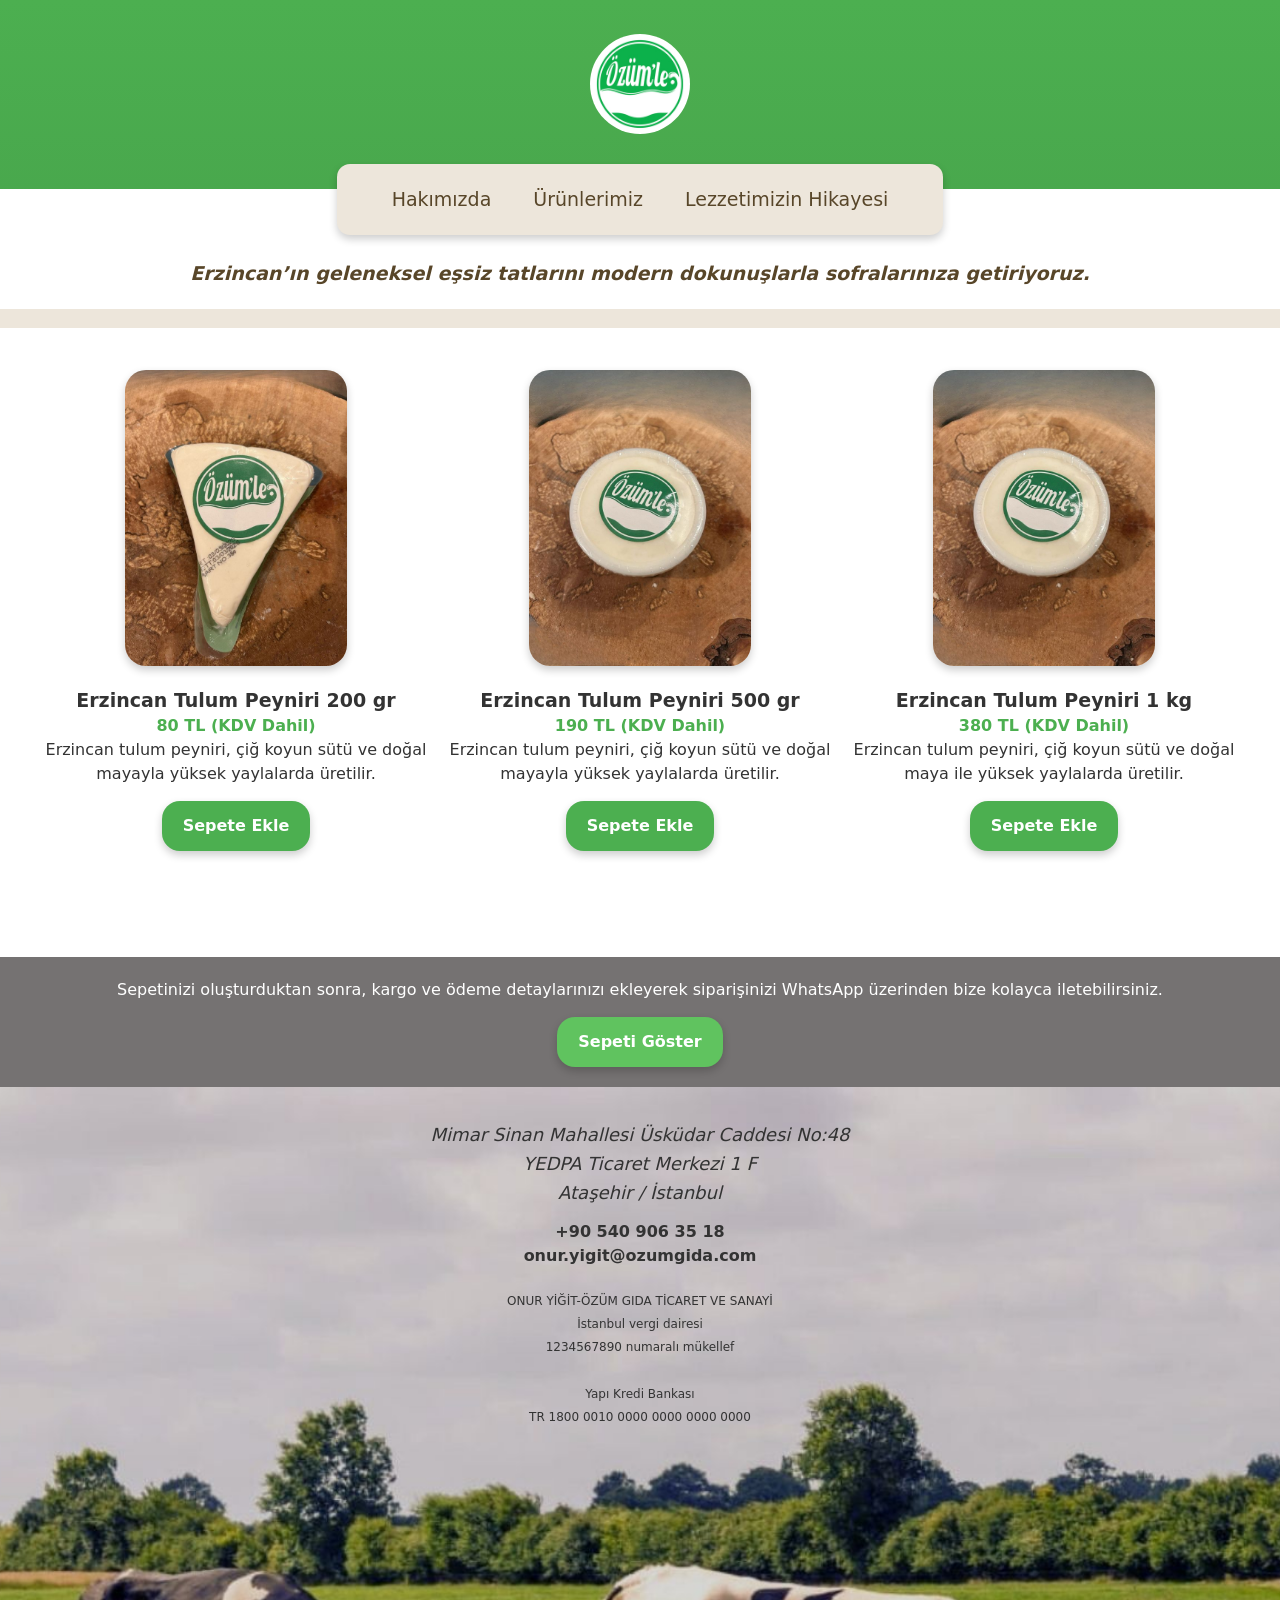
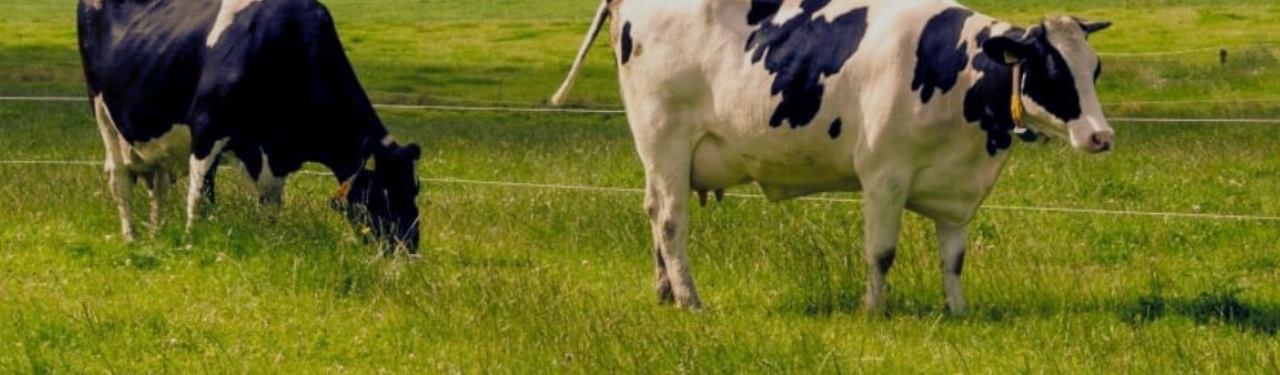
==== index.html @ 04ee7a81 "initial commit for first version" ====
<!DOCTYPE html>
<html lang="tr">

<head>
    <meta charset="UTF-8">
    <meta name="viewport" content="width=device-width, initial-scale=1.0">
    <link rel="stylesheet" href="/s/site.css" />
</head>

<body>
    <div id="loading">yükleniyor...</div>
    <script src="/s/site.js"></script>
</body>

</html>
---- s/site.css ----
*,
*::before,
*::after {
    box-sizing: border-box;
    scrollbar-width: thin;
    scrollbar-color: #4CAF50 #fff;
}

html,
body,
header,
main,
footer,
div,
menu,
nav,
ul,
li,
h1,
h2,
h3,
em,
p,
strong,
address,
button {
    margin: 0;
    padding: 0;
    border: 0;
    outline: 0;
    vertical-align: baseline;
    font-size: 100%;
    font: inherit;
}

menu,
ul,
li {
    list-style: none;
}

html {
    font-size: 16px;
    height: 100%;
}

body {
    text-align: center;
    line-height: 1.5;
    font-family: sans;
    background: linear-gradient(to bottom, #4CAF50, #3E8E41);
    color: #333;
    height: 100%;
}


#loading {
    position: absolute;
    top: 50%;
    left: 50%;
    transform: translate(-50%, -50%);
    font-size: 55px;
    color: #fff;
}

header img {
    cursor: pointer;
    width: 100px;
    height: 100px;
    display: block;
    border-radius: 50%;
    margin: 34px auto;
    margin-bottom: 55px;
}

footer {
    background-image: url(/img/footer.jpg);
    height: 888px;
    background-size: cover;
    background-position: bottom;
    background-repeat: no-repeat;
    background-color: #b9afb8;
}

footer a {
    display: block;
    margin: 8px;
    color: #333;
    text-decoration: none;
    font-weight: bolder;
    width: fit-content;
    margin: auto;

}

footer em {
    font-style: normal;
    display: block;
    font-size: 12px;
    margin-bottom: 5px;
}

address {
    font-style: italic;
    padding-top: 34px;
    padding-bottom: 13px;
    font-size: 18px;
    line-height: 1.6;
}

nav {
    background: #fff;
    height: 77px;
    background-size: cover;
    background-position: bottom;
    background-repeat: no-repeat;
}

menu {
    background: #EDE6DB;
    margin-top: -25px;
    border-radius: 13px;
    display: inline-block;
    padding-left: 34px;
    padding-right: 34px;
    box-shadow: 0 4px 8px rgba(0, 0, 0, 0.2);
}

menu li {
    display: inline-block;
    padding: 8px;
    margin: 13px;
    color: #584629;
    font-size: 19px;
    font-weight: normal;
    text-decoration: none;
    text-align: center;
    cursor: pointer;
    text-underline-offset: 5px;
}

menu li:hover {
    text-decoration: underline;
}

article {
    background: #fff;
    padding: 34px;
    text-align: left;
}

article img {
    width: 100%;
    margin-top: 13px;
    margin-bottom: 13px;
    border-radius: 13px;
}

p {
    margin-bottom: 15px;
}

#basket {
    background: #757272;
    color: #fff;
    padding: 21px;
    padding-bottom: 55px;
    margin-top: -20px;
    width: 100%;
    overflow: hidden;
    transition: height 0.8s ease-in-out;
}

#basket h2,
#basket strong {
    margin-bottom: 5px;
    display: block;
}

#basket ul li img {
    width: 99px;
    height: 99px;
    margin: 5px;
    margin-left: 55px;
    margin-top: 21px;
    border-radius: 50%;
    box-shadow: 0 4px 8px rgba(0, 0, 0, 0.2);
}

#basket ul li button {
    display: inline-block;
    background-color: #f14f4f;
    padding: 8px;
    margin-inline: 13px;
    font-size: 13px;
}

.btnDelete {
    position: relative;
    top: -55px;
    left: -30px;
}

.btnAddToBasket {
    margin-bottom: 21px;
}

button {
    cursor: pointer;
    background-color: #4CAF50;
    color: #fff;
    padding: 13px;
    padding-right: 21px;
    padding-left: 21px;
    border-radius: 18px;
    font-weight: bold;
    box-shadow: 0 4px 8px rgba(0, 0, 0, 0.2);
}

button:hover {
    text-decoration: underline;
}

#btnShowBasket {
    background: #60c35f;
    margin-bottom: 21px;
}

#totalPrice {
    margin: 34px auto;
    display: block;
    text-decoration: underline;
    text-underline-offset: 5px;
}

main {
    background: #fff;
    margin-top: -20px;
    padding-bottom: 55px;
}

h2 {
    font-weight: bolder;
    font-size: 19px;
}

h3 {
    font-weight: bold;
    font-style: italic;
    font-size: 19px;
    padding: 13px;
    padding-bottom: 21px;
    color: #584629;
}

article,
h3 {
    border-bottom: 19px solid #EDE6DB;
}

#products {
    display: grid;
    justify-content: center;
    grid-template-columns: repeat(3, 1fr);
    padding: 34px;
    padding-top: 13px;
}

#products:has(> li:nth-child(1):nth-last-child(1)) {
    grid-template-columns: 1fr;
}

#products h2,
#products img {
    cursor: pointer;
}

#products strong, .prd strong {
    color: #4CAF50;
    font-weight: bold;
}

#products img {
    width: 222px;
    margin: 13px;
    border-radius: 21px;
    box-shadow: 0 4px 8px rgba(0, 0, 0, 0.2);
}

.prd {
    text-align: center;
}

.prd img {
    width: 50%;
    object-fit: cover;
    height: 444px;
}

@media (max-width: 768px) {
    #products {
        grid-template-columns: 1fr;
    }

    #products img {
        margin-top: 34px;
    }

    nav {
        height: 188px;
    }

    menu li {
        display: block;
        margin: 10px 0;
    }

    .btnAddToBasket {
        margin-bottom: 5px;
    }
}
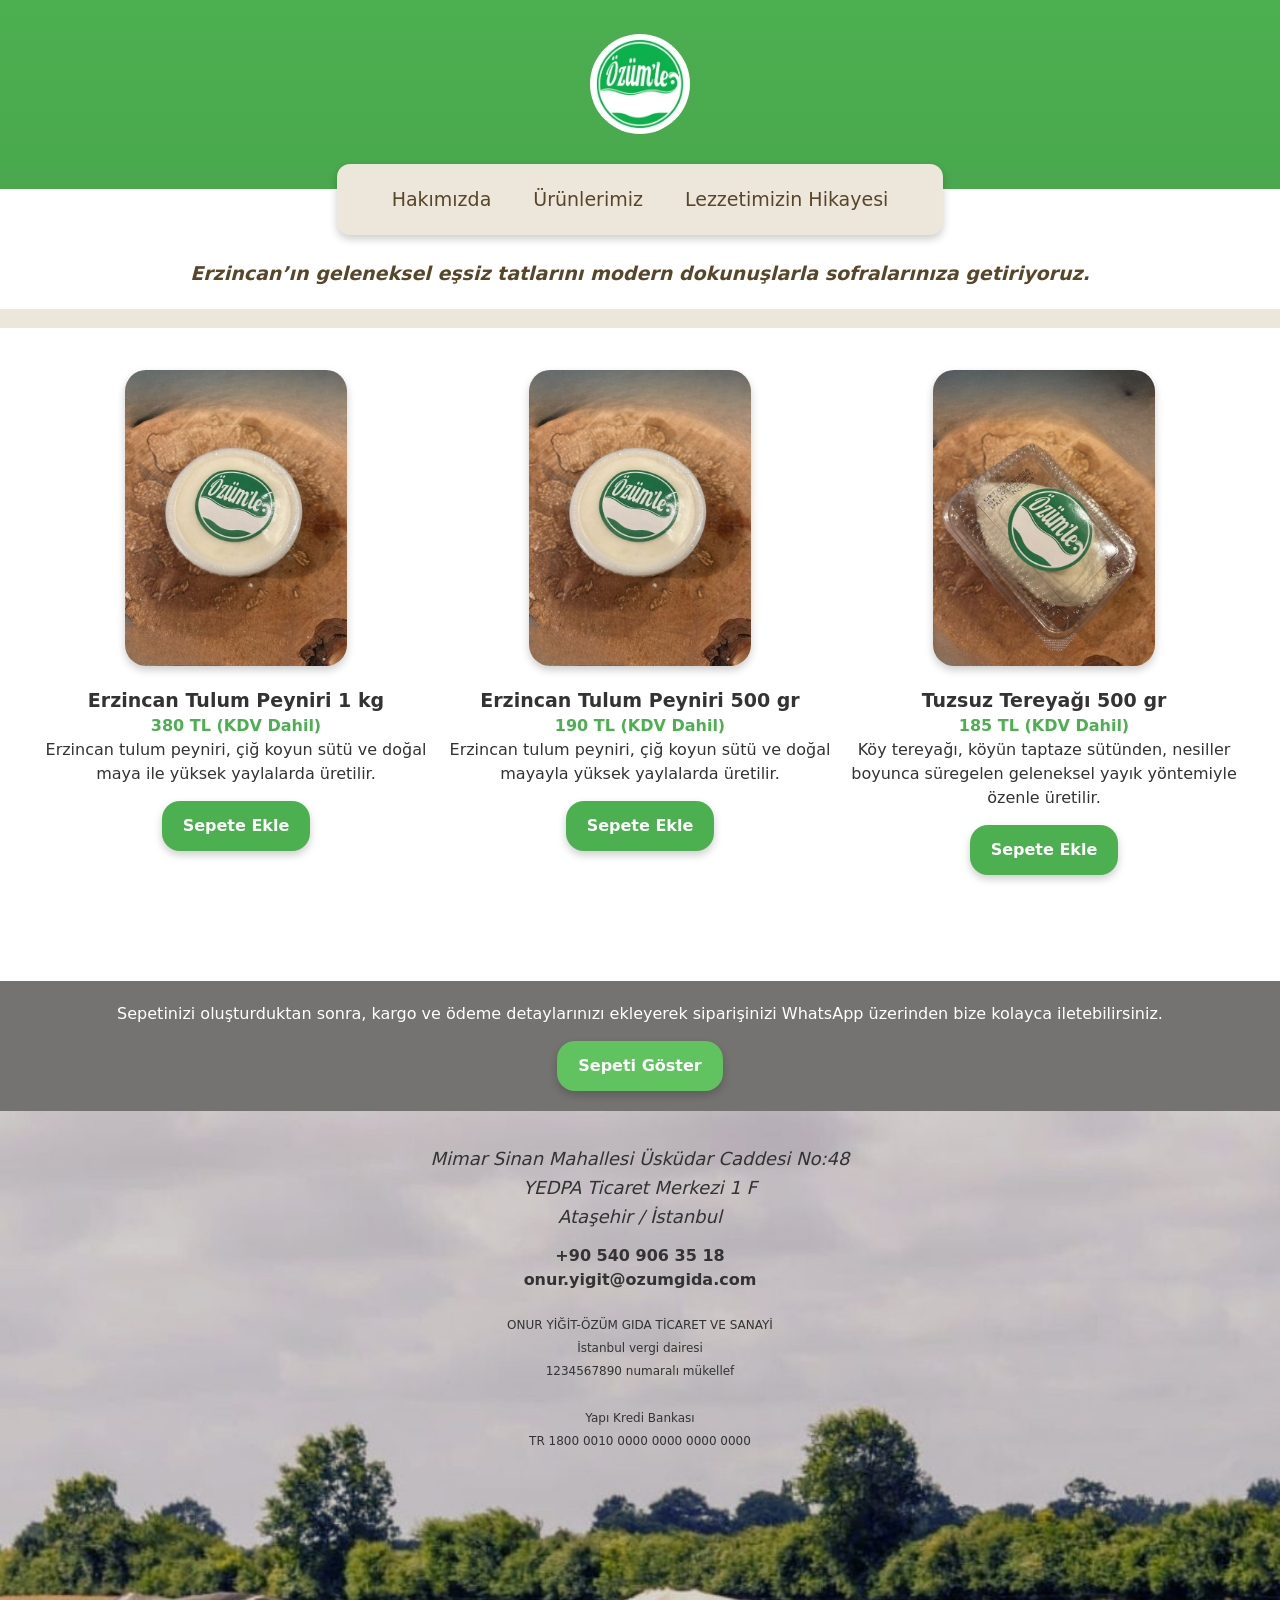
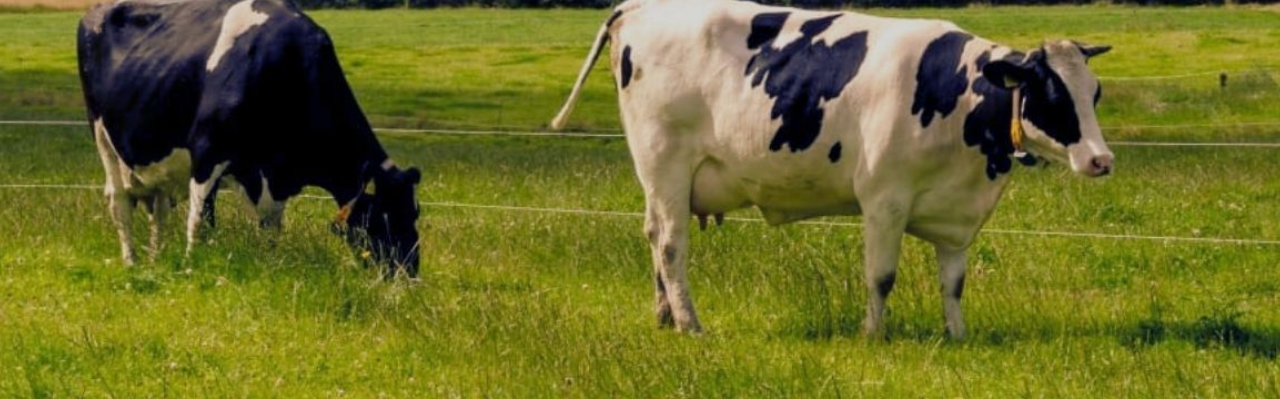
==== commit e04ed1b8: "favicon added," ====
--- a/index.html
+++ b/index.html
@@ -5,6 +5,7 @@
     <meta charset="UTF-8">
     <meta name="viewport" content="width=device-width, initial-scale=1.0">
     <link rel="stylesheet" href="/s/site.css" />
+    <link rel="icon" href="/favicon.png" type="image/png" />
 </head>
 
 <body>
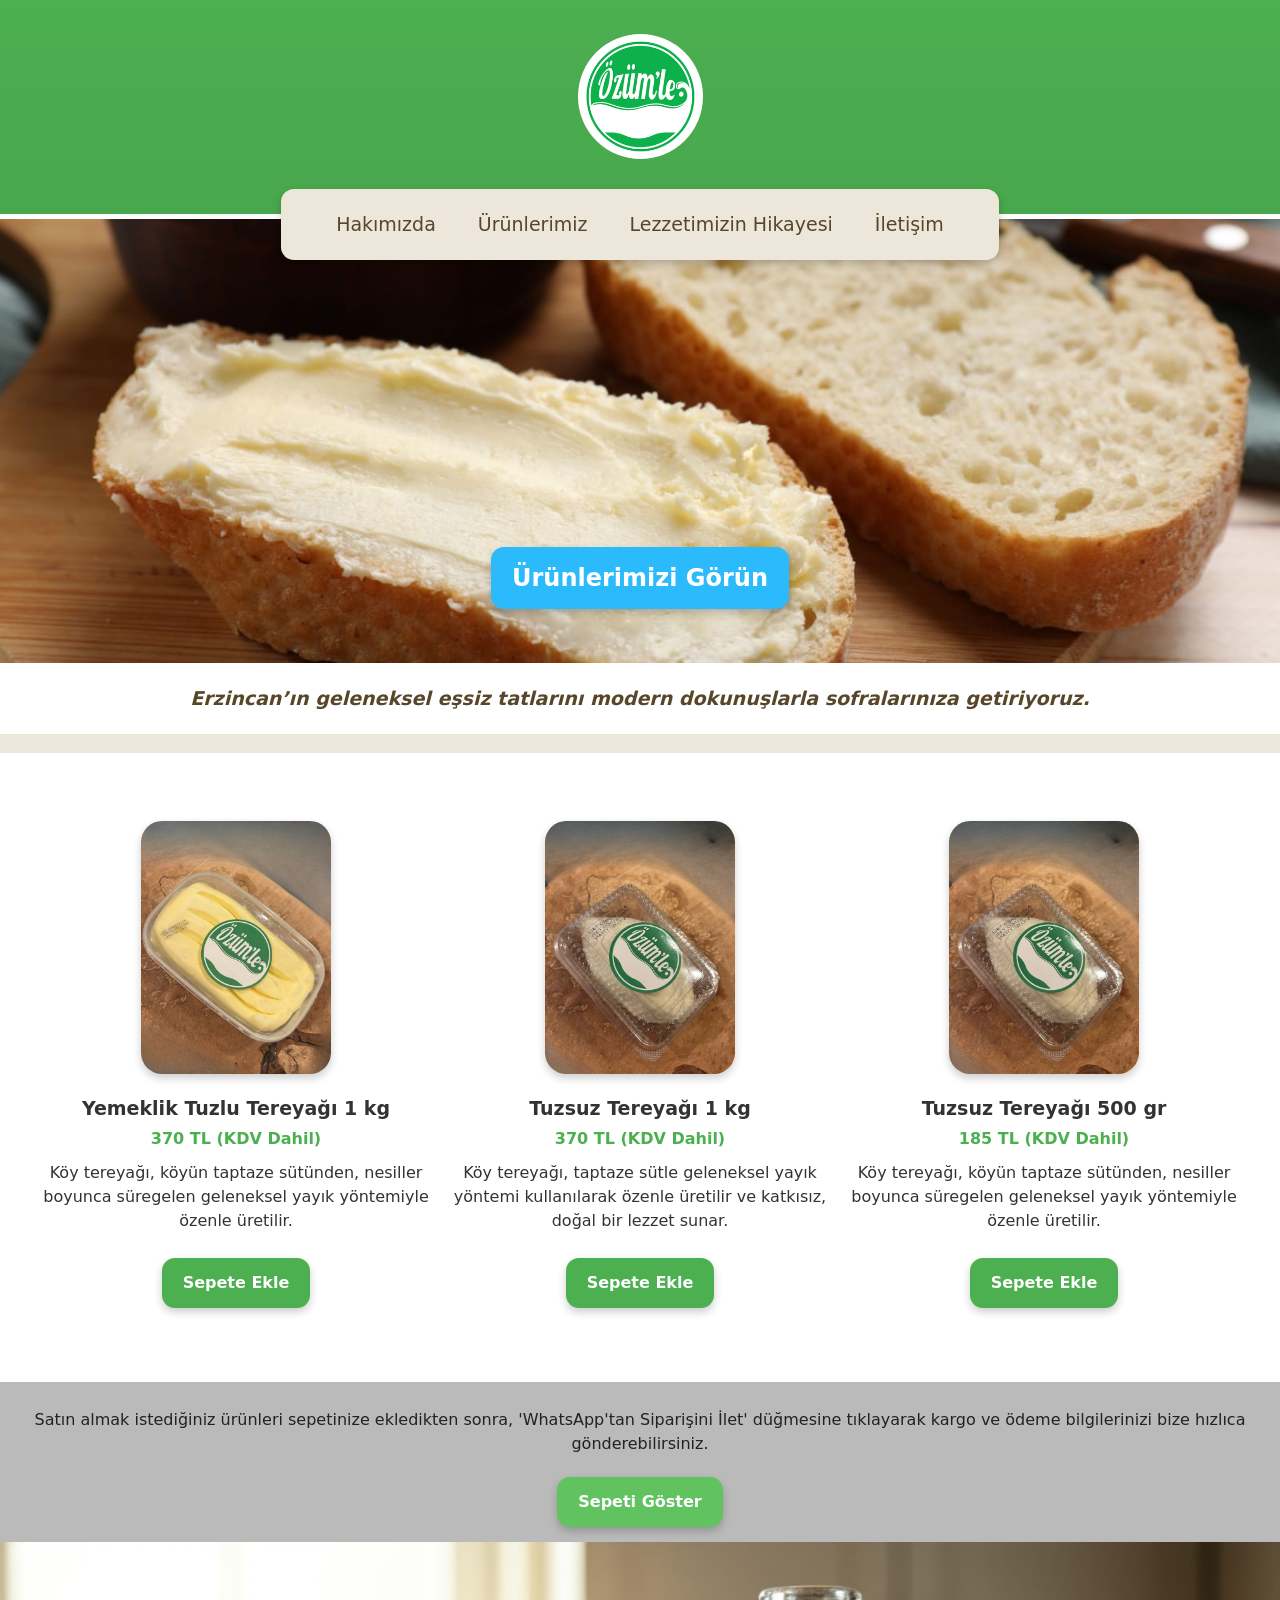
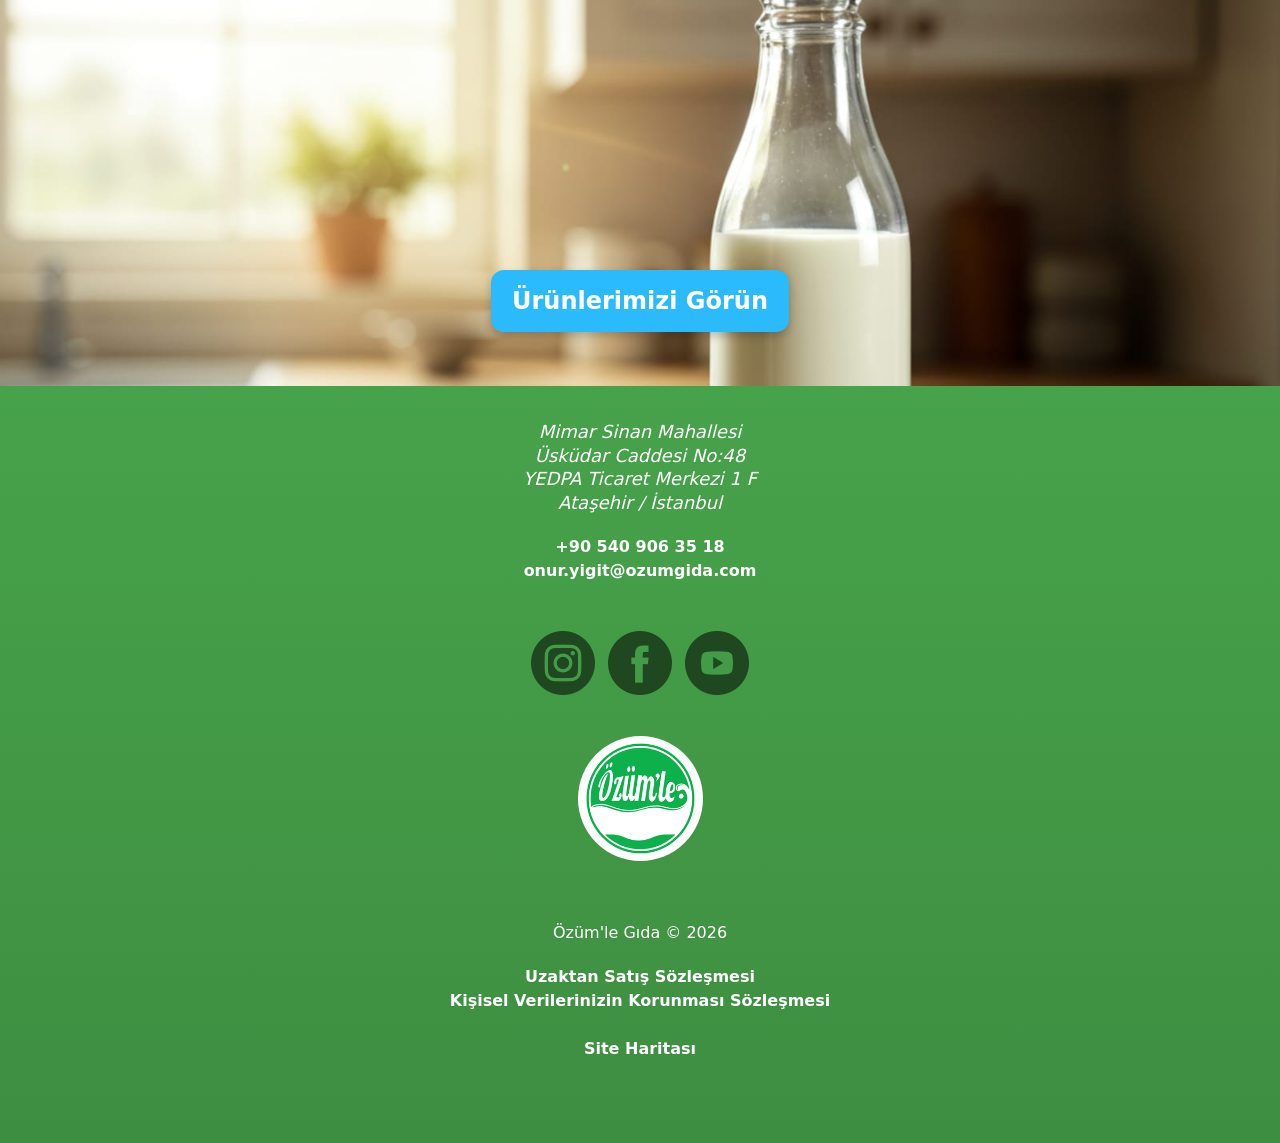
==== commit 411510fe: "basket work started" ====
--- a/index.html
+++ b/index.html
@@ -1,16 +1,5 @@
 <!DOCTYPE html>
 <html lang="tr">
-
-<head>
-    <meta charset="UTF-8">
-    <meta name="viewport" content="width=device-width, initial-scale=1.0">
-    <link rel="stylesheet" href="/s/site.css" />
-    <link rel="icon" href="/favicon.png" type="image/png" />
-</head>
-
-<body>
-    <div id="loading">yükleniyor...</div>
-    <script src="/s/site.js"></script>
-</body>
-
+<head><meta charset="UTF-8"><meta name="viewport" content="width=device-width, initial-scale=1.0"><link rel="stylesheet" href="/s/site.css" /><link rel="icon" href="/favicon.png" type="image/png" /></head>
+<body><div id="loading">yükleniyor...</div><script src="/s/site.js"></script></body>
 </html>
--- a/s/site.css
+++ b/s/site.css
@@ -63,10 +63,10 @@
     color: #fff;
 }
 
-header img {
-    cursor: pointer;
-    width: 100px;
-    height: 100px;
+.logo {
+    cursor: pointer;
+    width: 125px;
+    height: 125px;
     display: block;
     border-radius: 50%;
     margin: 34px auto;
@@ -74,18 +74,15 @@
 }
 
 footer {
-    background-image: url(/img/footer.jpg);
-    height: 888px;
-    background-size: cover;
-    background-position: bottom;
-    background-repeat: no-repeat;
-    background-color: #b9afb8;
+    background: linear-gradient(to bottom, #4CAF50, #3E8E41);
+    padding-bottom: 34px;
+    color: #fff;
 }
 
 footer a {
     display: block;
-    margin: 8px;
-    color: #333;
+    margin: 13px;
+    color: #fff;
     text-decoration: none;
     font-weight: bolder;
     width: fit-content;
@@ -102,15 +99,16 @@
 
 address {
     font-style: italic;
+    padding-bottom: 21px;
     padding-top: 34px;
-    padding-bottom: 13px;
     font-size: 18px;
-    line-height: 1.6;
+    line-height: 1.3;
+    color: #fff;
 }
 
 nav {
     background: #fff;
-    height: 77px;
+    height: 55px;
     background-size: cover;
     background-position: bottom;
     background-repeat: no-repeat;
@@ -124,6 +122,8 @@
     padding-left: 34px;
     padding-right: 34px;
     box-shadow: 0 4px 8px rgba(0, 0, 0, 0.2);
+    position: relative;
+    z-index: 100;
 }
 
 menu li {
@@ -139,10 +139,6 @@
     text-underline-offset: 5px;
 }
 
-menu li:hover {
-    text-decoration: underline;
-}
-
 article {
     background: #fff;
     padding: 34px;
@@ -151,6 +147,8 @@
 
 article img {
     width: 100%;
+    height: 333px;
+    object-fit: cover;
     margin-top: 13px;
     margin-bottom: 13px;
     border-radius: 13px;
@@ -158,10 +156,15 @@
 
 p {
     margin-bottom: 15px;
+    padding: 5px;
+}
+
+article p {
+    padding-left: 0;
 }
 
 #basket {
-    background: #757272;
+    background: #bababa;
     color: #fff;
     padding: 21px;
     padding-bottom: 55px;
@@ -185,23 +188,34 @@
     margin-top: 21px;
     border-radius: 50%;
     box-shadow: 0 4px 8px rgba(0, 0, 0, 0.2);
+    cursor: pointer;
 }
 
 #basket ul li button {
     display: inline-block;
-    background-color: #f14f4f;
-    padding: 8px;
-    margin-inline: 13px;
-    font-size: 13px;
-}
-
-.btnDelete {
+    background-color: #ffa91e;
+    padding-inline: 6px;
+    padding-block: 0px;
+    margin-inline: 15px;
+    font-size: 19px;
+    border-radius: 8px;
+}
+
+#basket ul li button.btnDelete {
     position: relative;
     top: -55px;
     left: -30px;
+    font-size: 15px;
+    padding-left: 8px;
+    padding-right: 8px;
 }
 
 .btnAddToBasket {
+    margin: 5px;
+}
+
+.prd .btnAddToBasket {
+    margin-top: 13px;
     margin-bottom: 21px;
 }
 
@@ -212,30 +226,39 @@
     padding: 13px;
     padding-right: 21px;
     padding-left: 21px;
-    border-radius: 18px;
+    border-radius: 13px;
     font-weight: bold;
     box-shadow: 0 4px 8px rgba(0, 0, 0, 0.2);
 }
 
-button:hover {
-    text-decoration: underline;
-}
-
 #btnShowBasket {
     background: #60c35f;
+    margin-top: 13px;
     margin-bottom: 21px;
 }
 
-#totalPrice {
+#basket p {
+    margin-bottom: 3px;
+    color: #222;
+}
+
+#pTotal {
     margin: 34px auto;
+    display: block;
+}
+
+#total {
     display: block;
     text-decoration: underline;
     text-underline-offset: 5px;
+    padding-bottom: 34px;
+    font-weight: bold;
 }
 
 main {
     background: #fff;
-    margin-top: -20px;
+    margin-top: 0;
+    padding-top: 8px;
     padding-bottom: 55px;
 }
 
@@ -263,7 +286,7 @@
     justify-content: center;
     grid-template-columns: repeat(3, 1fr);
     padding: 34px;
-    padding-top: 13px;
+    padding-top: 55px;
 }
 
 #products:has(> li:nth-child(1):nth-last-child(1)) {
@@ -275,13 +298,16 @@
     cursor: pointer;
 }
 
-#products strong, .prd strong {
+#products strong,
+.prd strong {
     color: #4CAF50;
     font-weight: bold;
+    display: block;
+    margin: 5px;
 }
 
 #products img {
-    width: 222px;
+    width: 190px;
     margin: 13px;
     border-radius: 21px;
     box-shadow: 0 4px 8px rgba(0, 0, 0, 0.2);
@@ -289,33 +315,148 @@
 
 .prd {
     text-align: center;
+    padding-top: 8px;
 }
 
 .prd img {
-    width: 50%;
+    width: 55%;
     object-fit: cover;
+    object-position: center;
     height: 444px;
 }
 
+.bigImg {
+    height: 444px;
+    overflow: hidden;
+    width: 100%;
+}
+
+.bigImg img {
+    width: 100%;
+    height: 444px;
+    object-fit: cover;
+    object-position: center;
+}
+
+footer .bigImg img {
+    object-position: top;
+}
+
+.bigImg button {
+    position: relative;
+    top: -123px;
+    margin: 0 auto;
+    background-color: #2bbbfc;
+    font-size: 24px;
+}
+
+article address {
+    color: #333;
+    padding-top: 13px;
+}
+
+article a {
+    color: #3E8E41;
+    margin-bottom: 5px;
+    display: block;
+}
+
+.social {
+    display: inline-flex;
+    justify-content: center;
+    gap: 13px;
+}
+
+#basketInfo {
+    position: fixed;
+    top: 66px;
+    right: 22px;
+    background: #fff;
+    box-shadow: 0 4px 8px rgba(0, 0, 0, 0.2);
+    border-radius: 13px;
+    padding: 8px;
+    cursor: pointer;
+    visibility: hidden;
+    transition: visibility 0.5s ease-in-out;
+}
+
+#basketInfo img {
+    width: 33px;
+    height: 33px;
+}
+
+#basketInfo div {
+    color: #fff;
+    background: #2a5b2c;
+    font-weight: bold;
+    margin-bottom: -11px;
+    border-radius: 50%;
+    font-size: 15px;
+    padding: 5px;
+}
+
 @media (max-width: 768px) {
+    .bigImg button {
+        top: -89px;
+        font-size: 17px;
+    }
+
     #products {
         grid-template-columns: 1fr;
+        padding: 34px;
     }
 
     #products img {
         margin-top: 34px;
+        width: 80%;
+    }
+
+    .prd {
+        margin-top: -8px;
+        padding-top: 0;
+        display: inline-block;
+    }
+
+    .prd img {
+        width: 95%;
+        height: 333px;
     }
 
     nav {
-        height: 188px;
+        height: auto;
+    }
+
+    menu {
+        padding-left: 15px;
+        padding-right: 15px;
     }
 
     menu li {
         display: block;
-        margin: 10px 0;
+        margin: 5px 0;
+        padding: 5px;
+        font-size: 17px;
+    }
+
+    menu li img {
+        vertical-align: bottom;
+        padding: 8px;
+    }
+
+    menu li.close {
+        display: none;
+    }
+
+    main h3 {
+        margin-top: -5px;
+        display: inline-block;
     }
 
     .btnAddToBasket {
-        margin-bottom: 5px;
+        margin: 5px;
+    }
+
+    .prd .btnAddToBasket {
+        margin: 13px;
     }
 }
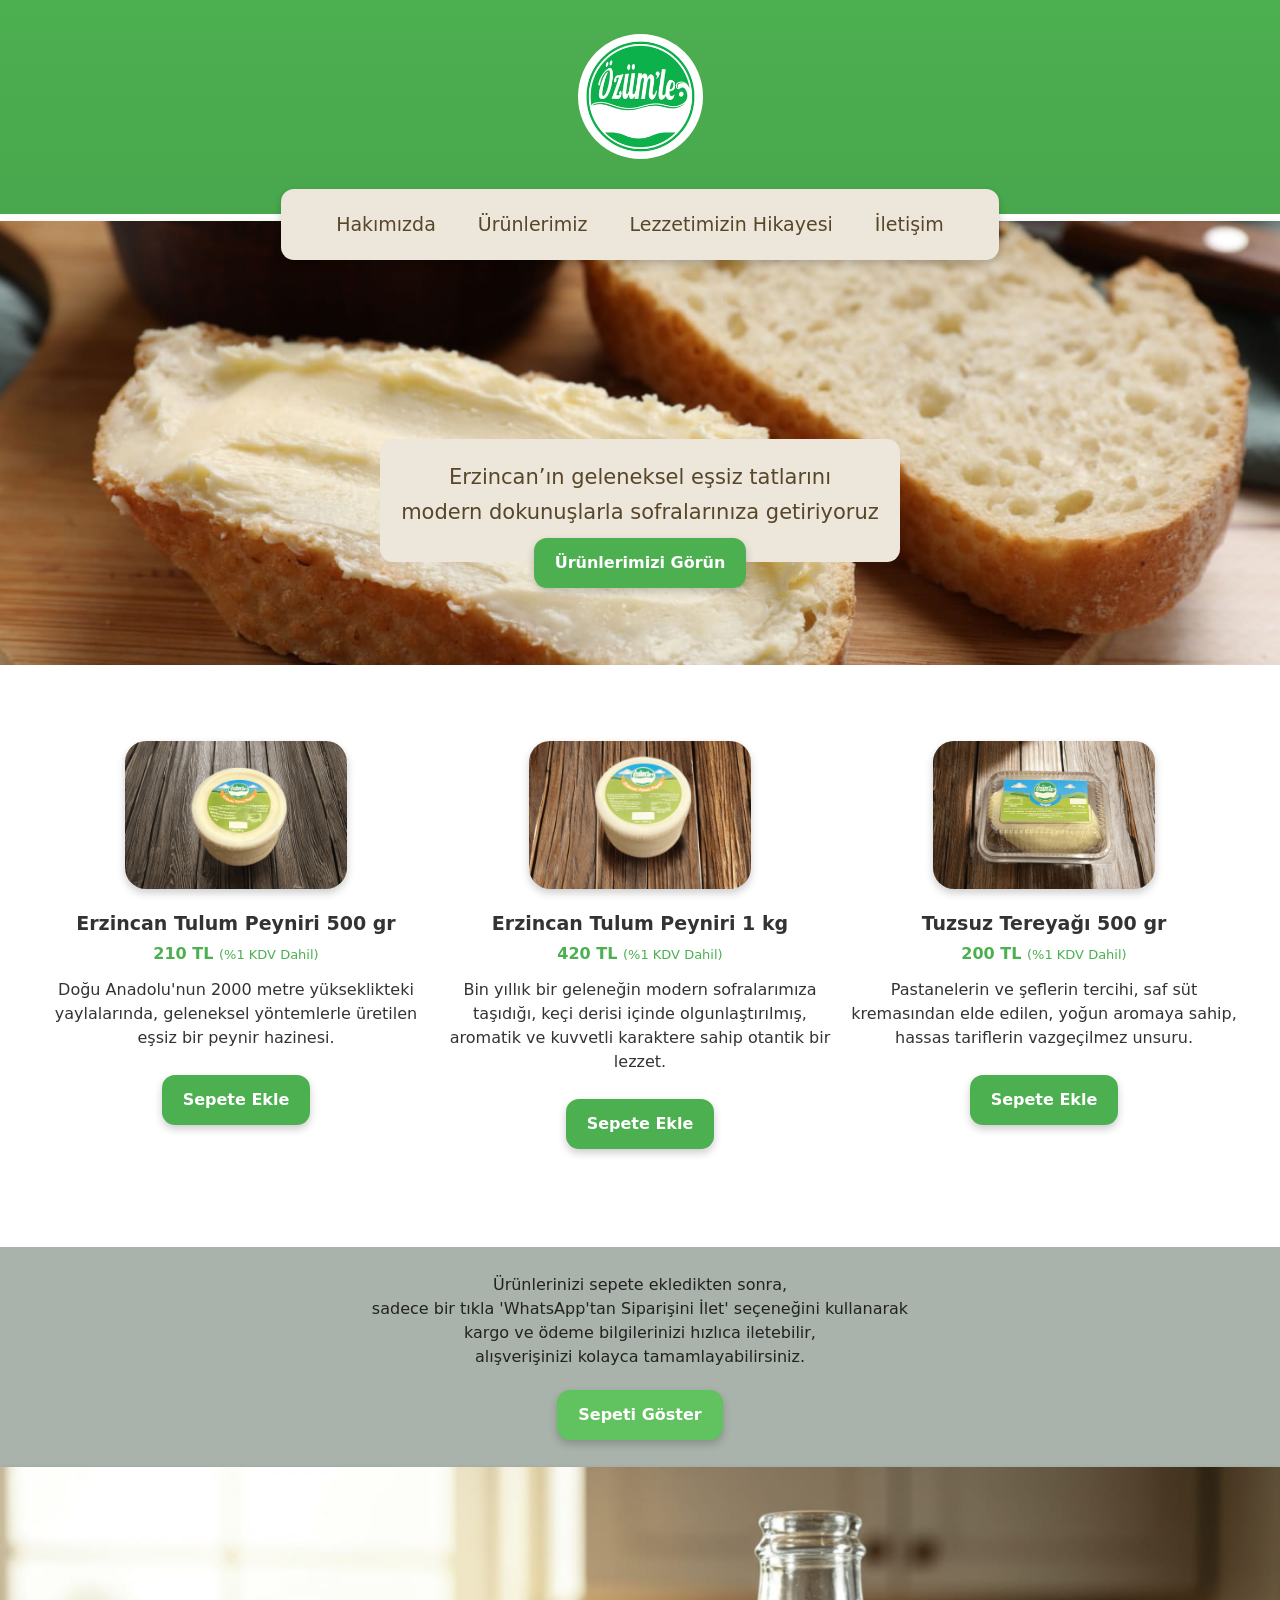
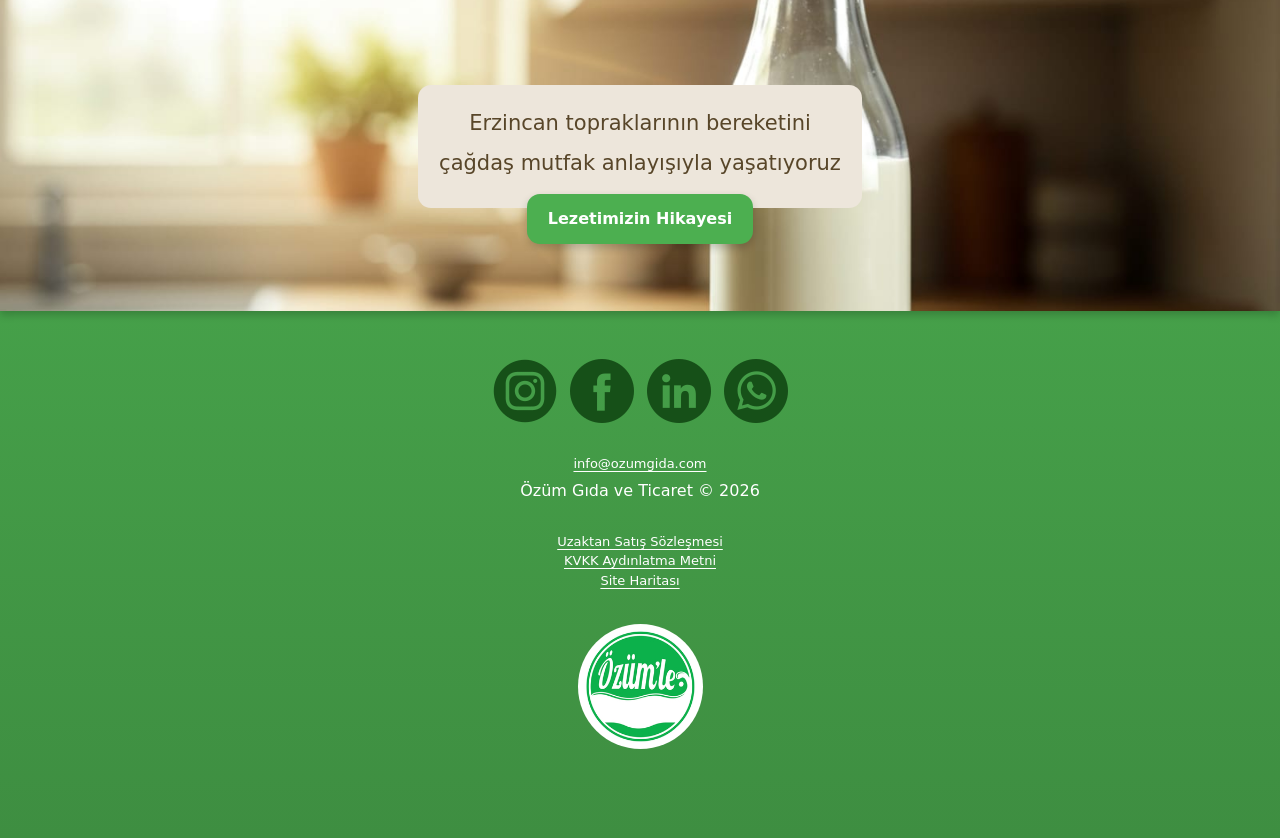
==== commit 354ffa87: "bulk changes" ====
--- a/index.html
+++ b/index.html
@@ -1,5 +1 @@
-<!DOCTYPE html>
-<html lang="tr">
-<head><meta charset="UTF-8"><meta name="viewport" content="width=device-width, initial-scale=1.0"><link rel="stylesheet" href="/s/site.css" /><link rel="icon" href="/favicon.png" type="image/png" /></head>
-<body><div id="loading">yükleniyor...</div><script src="/s/site.js"></script></body>
-</html>+<!DOCTYPE html><html lang="tr"><head><meta charset="UTF-8"><meta name="viewport" content="width=device-width, initial-scale=1.0"><title>Özüm'le | Erzincan'ın Geleneksel Lezzetleri</title><meta name="description" content=""><meta name="keywords" content=""><link rel="stylesheet" href="/static/site.css"/><link rel="icon" href="/favicon.png" type="image/png"/></head><body><div id="loading">loading...</div><script src="/static/site.js"></script></body></html>
--- a/static/site.css
+++ b/static/site.css
@@ -0,0 +1,558 @@
+*,
+*::before,
+*::after {
+  box-sizing: border-box;
+  scrollbar-width: thin;
+  scrollbar-color: #4CAF50 #fff;
+}
+
+html,
+body,
+header,
+main,
+footer,
+div,
+menu,
+nav,
+ul,
+li,
+h1,
+h2,
+h3,
+em,
+p,
+strong,
+address,
+button {
+  margin: 0;
+  padding: 0;
+  border: 0;
+  outline: 0;
+  vertical-align: baseline;
+  font-size: 100%;
+  font: inherit;
+}
+
+menu,
+ul,
+li {
+  list-style: none;
+}
+
+html {
+  font-size: 16px;
+  height: 100%;
+}
+
+body {
+  text-align: center;
+  line-height: 1.5;
+  font-family: sans;
+  background: linear-gradient(to bottom, #4CAF50, #3E8E41);
+  color: #333;
+  height: 100%;
+}
+
+
+#loading {
+  position: absolute;
+  top: 50%;
+  left: 50%;
+  transform: translate(-50%, -50%);
+  font-size: 55px;
+  color: #fff;
+}
+
+.logo {
+  cursor: pointer;
+  width: 125px;
+  height: 125px;
+  display: block;
+  border-radius: 50%;
+  margin: 34px auto;
+  margin-bottom: 55px;
+}
+
+footer {
+  background: linear-gradient(to bottom, #4CAF50, #3E8E41);
+  padding-bottom: 34px;
+  color: #fff;
+}
+
+footer a {
+  display: block;
+  color: #fff;
+  text-decoration: underline;
+  text-underline-offset: 3px;
+  margin: auto;
+  font-size: 13px;
+}
+
+footer p {
+  margin-bottom: 0;
+}
+
+footer em {
+  font-style: normal;
+  display: block;
+  font-size: 12px;
+  margin-bottom: 5px;
+}
+
+address {
+  font-style: italic;
+  padding-bottom: 21px;
+  padding-top: 34px;
+  font-size: 18px;
+  line-height: 1.3;
+  color: #fff;
+}
+
+nav {
+  background: #fff;
+  height: 55px;
+  background-size: cover;
+  background-position: bottom;
+  background-repeat: no-repeat;
+}
+
+menu {
+  background: #EDE6DB;
+  margin-top: -25px;
+  border-radius: 13px;
+  display: inline-block;
+  padding-left: 34px;
+  padding-right: 34px;
+  box-shadow: 0 4px 8px rgba(0, 0, 0, 0.2);
+  position: relative;
+  z-index: 100;
+}
+
+menu li {
+  display: inline-block;
+  padding: 8px;
+  margin: 13px;
+  color: #584629;
+  font-size: 19px;
+  font-weight: normal;
+  text-decoration: none;
+  text-align: center;
+  cursor: pointer;
+  text-underline-offset: 5px;
+}
+
+article {
+  background: #fff;
+  padding: 34px;
+  text-align: left;
+}
+
+article img {
+  width: 100%;
+  height: 333px;
+  object-fit: cover;
+  object-position: bottom;
+  margin-top: 13px;
+  margin-bottom: 13px;
+  border-radius: 13px;
+}
+
+p {
+  margin-bottom: 15px;
+  padding: 5px;
+}
+
+article p {
+  padding-left: 0;
+}
+
+#basket {
+  background: #a9b2ab;
+  color: #fff;
+  padding: 21px;
+  padding-bottom: 55px;
+  margin-top: -20px;
+  width: 100%;
+  overflow: hidden;
+  transition: height 0.8s ease-in-out;
+}
+
+#basket h2,
+#basket strong {
+  margin-bottom: 5px;
+  display: block;
+}
+
+#basket ul li img {
+  width: 88px;
+  height: 88px;
+  margin-top: 15px;
+  margin-right: 35px;
+  border-radius: 50%;
+  box-shadow: 0 4px 8px rgba(0, 0, 0, 0.2);
+  cursor: pointer;
+}
+
+#basket ul li button,
+.bskbtn,
+.btnDelete {
+  display: inline-block;
+  background-color: #ffa91e;
+  padding: 0 !important;
+  margin: 0 !important;
+  margin-inline: 13px !important;
+  border-radius: 50%;
+  text-align: center;
+  vertical-align: middle;
+  border: none;
+  width: 24px !important;
+  height: 24px !important;
+  cursor: pointer;
+  box-shadow: 0 2px 4px rgba(0, 0, 0, 0.2);
+}
+
+#basket ul li img.btnDelete {
+  position: relative;
+  top: -42px;
+  right: -21px;
+}
+
+.bskbtn,
+.btnDelete {
+  border: 3px solid #ffa91e;
+}
+
+.btnAddToBasket {
+  margin: 5px;
+}
+
+.prd .btnAddToBasket {
+  margin-top: 13px;
+  margin-bottom: 21px;
+}
+
+button {
+  cursor: pointer;
+  background-color: #4CAF50;
+  color: #fff;
+  padding: 13px;
+  padding-right: 21px;
+  padding-left: 21px;
+  border-radius: 13px;
+  font-weight: bold;
+  box-shadow: 0 4px 8px rgba(0, 0, 0, 0.2);
+}
+
+#btnShowBasket {
+  background: #60c35f;
+  margin-top: 13px;
+  margin-bottom: 21px;
+}
+
+#basket p {
+  margin-bottom: 3px;
+  color: #222;
+}
+
+#pTotal {
+  margin: 34px auto;
+  display: block;
+}
+
+#total {
+  display: block;
+  text-decoration: underline;
+  text-underline-offset: 5px;
+  padding-bottom: 34px;
+  font-weight: bold;
+}
+
+main {
+  background: #fff;
+  margin-top: 0;
+  padding-top: 8px;
+  padding-bottom: 55px;
+}
+
+h2 {
+  font-weight: bolder;
+  font-size: 19px;
+}
+
+h3 {
+  font-weight: bold;
+  font-style: italic;
+  font-size: 19px;
+  padding: 13px;
+  padding-bottom: 21px;
+  color: #584629;
+}
+
+article,
+h3 {
+  border-bottom: 19px solid #EDE6DB;
+}
+
+#products {
+  display: grid;
+  justify-content: center;
+  grid-template-columns: repeat(3, 1fr);
+  padding: 34px;
+  padding-top: 55px;
+}
+
+#products:has(> li:nth-child(1):nth-last-child(1)) {
+  grid-template-columns: 1fr;
+}
+
+#products h2,
+#products img {
+  cursor: pointer;
+}
+
+#products strong,
+.prd strong {
+  color: #4CAF50;
+  font-weight: bold;
+  display: block;
+  margin: 5px;
+  padding-bottom: 2px;
+}
+
+strong em {
+  font-size: 13px;
+  font-weight: normal;
+}
+
+#products img {
+  width: 222px;
+  margin: 13px;
+  border-radius: 21px;
+  box-shadow: 0 4px 8px rgba(0, 0, 0, 0.2);
+}
+
+.prd {
+  text-align: center;
+  padding-top: 8px;
+}
+
+.prd li {
+  padding-bottom: 13px;
+}
+
+.prd img {
+  width: 55%;
+  object-fit: cover;
+  object-position: center;
+  height: 444px;
+}
+
+.bigImg {
+  height: 444px;
+  overflow: hidden;
+  width: 100%;
+  box-shadow: 0 4px 8px rgba(0, 0, 0, 0.2);
+}
+
+.bigImg img {
+  width: 100%;
+  height: 444px;
+  object-fit: cover;
+  object-position: center;
+}
+
+footer .bigImg img {
+  object-position: top;
+}
+
+.bigImg div {
+  position: relative;
+  top: -233px;
+  background: #EDE6DB;
+  color: #584629;
+  margin: auto;
+  width: fit-content;
+  height: 123px;
+  text-align: center;
+  border-radius: 13px;
+  padding: 21px;
+}
+
+.bigImg button {
+  position: relative;
+  top: 8px;
+  margin: 0 auto;
+  background-color: #4CAF50;
+  font-size: 16px;
+}
+
+.bigImg em {
+  font-size: 21px;
+  line-height: 1.66;
+  display: block;
+}
+
+article address {
+  color: #333;
+  padding-top: 13px;
+}
+
+article a {
+  color: #3E8E41;
+  margin-bottom: 5px;
+  display: block;
+}
+
+.social {
+  display: inline-flex;
+  justify-content: center;
+  gap: 13px;
+}
+
+#basketInfo {
+  position: fixed;
+  top: 55px;
+  right: 8px;
+  width: 55px;
+  height: 70px;
+  background: #fff;
+  box-shadow: 0 4px 8px rgba(0, 0, 0, 0.2);
+  border-radius: 13px;
+  padding: 8px;
+  padding-top: 0;
+  cursor: pointer;
+  visibility: hidden;
+  transition: visibility 0.5s ease-in-out;
+}
+
+#basketInfo img {
+  width: 34px;
+  height: 34px;
+  margin-top: -21px;
+}
+
+#basketInfo div {
+  color: #fff;
+  background: #ffa91e;
+  font-weight: bold;
+  border-radius: 50%;
+  font-size: 13px;
+  position: relative;
+  top: -10px;
+  right: -27px;
+  width: 25px;
+  height: 25px;
+  text-align: center;
+  vertical-align: middle;
+  padding: 3px;
+}
+
+#basketInfo em {
+  font-size: 9px;
+  font-weight: bold;
+  color: #ffa91e;
+  display: block;
+  margin-top: 1px;
+}
+
+li button img {
+  width: 18px !important;
+  height: 18px !important;
+  border-radius: 0 !important;
+  object-fit: cover !important;
+  object-position: center !important;
+  margin: 0 !important;
+  vertical-align: middle;
+  max-width: 100%;
+  max-height: 100%;
+}
+
+.list {
+  margin: 21px;
+  margin-top: -13px;
+  margin-bottom: 13px;
+}
+
+.list li {
+  list-style-type: square;
+}
+
+@media (max-width: 768px) {
+  .bigImg div {
+    width: 89%;
+  }
+
+  .bigImg button {
+    top: 8px;
+  }
+
+  footer .bigImg button {
+    top: 21px;
+  }
+
+  .bigImg em {
+    font-size: 15px;
+    margin-bottom: 3px;
+  }
+
+  #products {
+    grid-template-columns: 1fr;
+    padding: 34px;
+  }
+
+  #products img {
+    margin-top: 34px;
+    width: 80%;
+  }
+
+  .prd {
+    margin-top: -8px;
+    padding-top: 0;
+    display: inline-block;
+  }
+
+  .prd img {
+    width: 95%;
+    height: 333px;
+  }
+
+  nav {
+    height: auto;
+  }
+
+  menu {
+    padding-left: 15px;
+    padding-right: 15px;
+  }
+
+  menu li {
+    display: block;
+    margin: 5px 0;
+    padding: 5px;
+    font-size: 17px;
+  }
+
+  menu li img {
+    vertical-align: bottom;
+    padding: 8px;
+    width: 42px;
+    height: 42px;
+  }
+
+  menu li.close {
+    display: none;
+  }
+
+  main h3 {
+    margin-top: -5px;
+    display: inline-block;
+  }
+
+  .btnAddToBasket {
+    margin: 5px;
+  }
+
+  .prd .btnAddToBasket {
+    margin: 13px;
+  }
+}
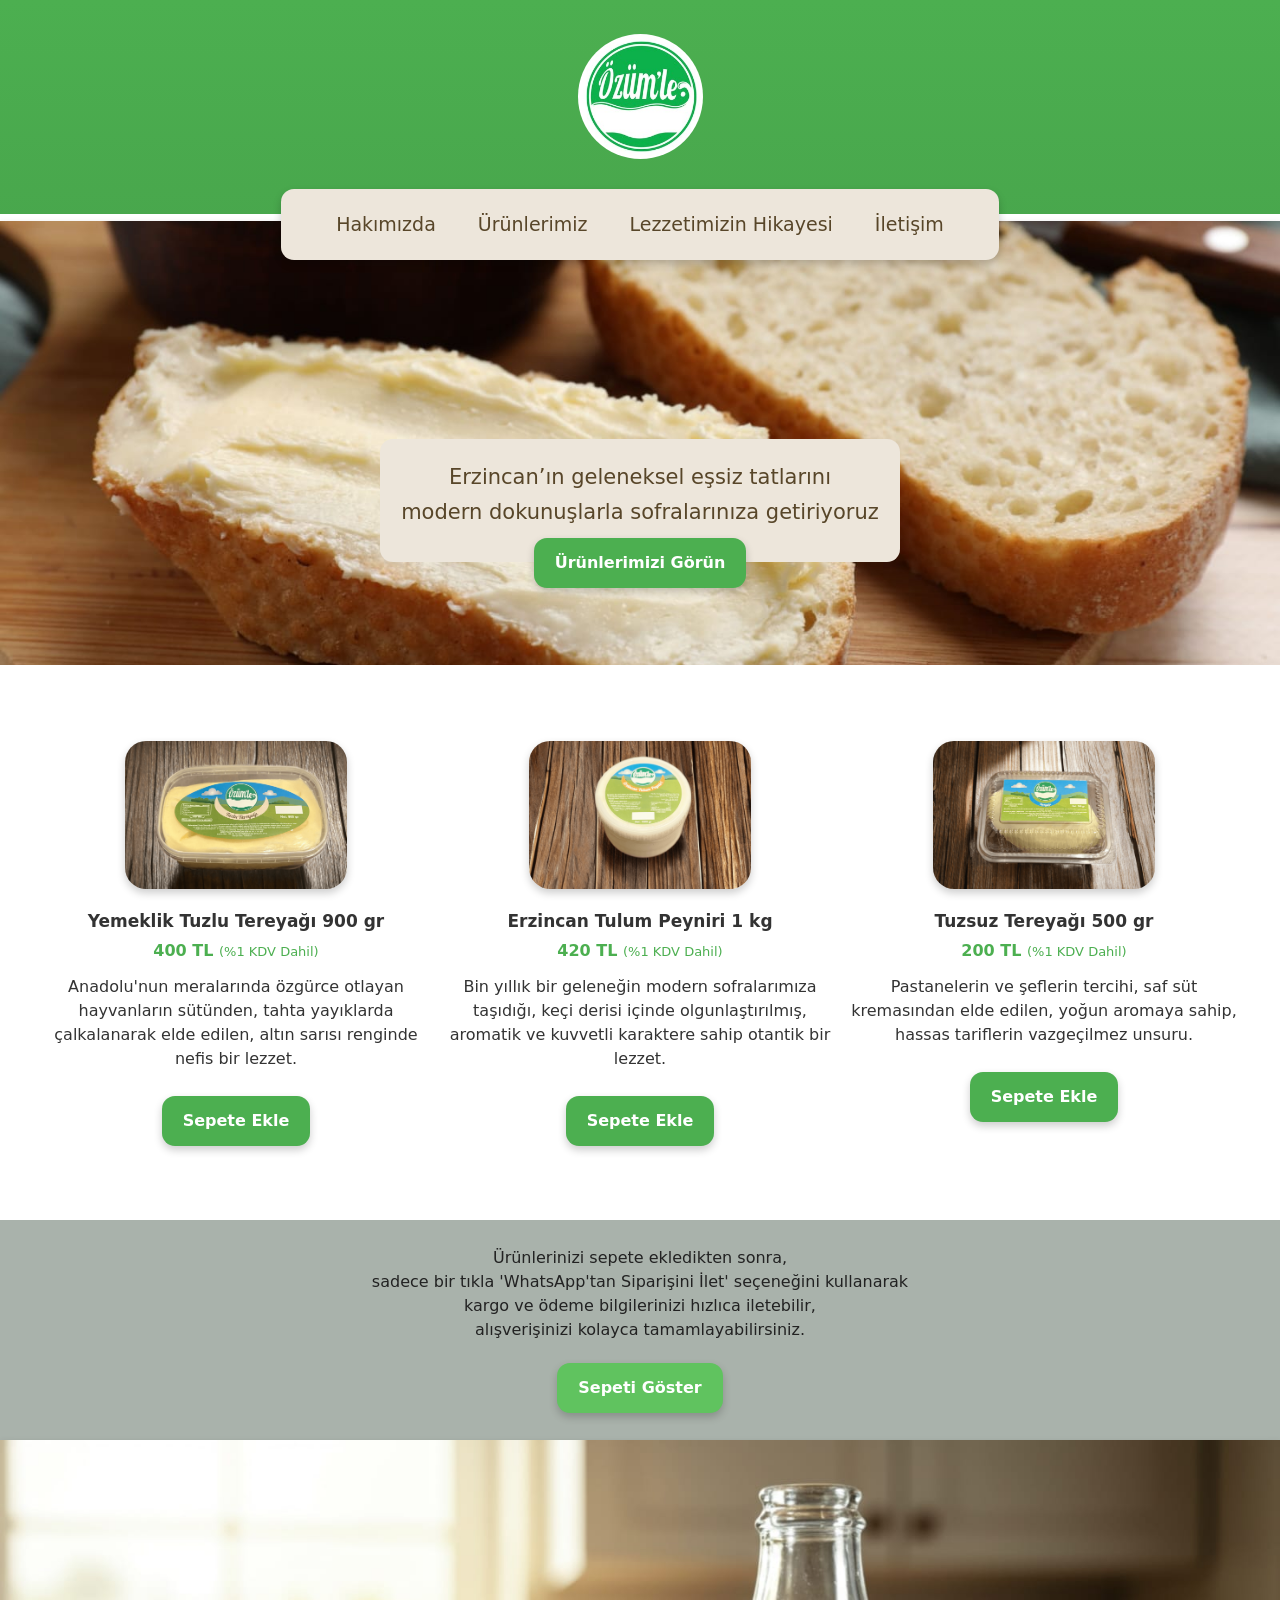
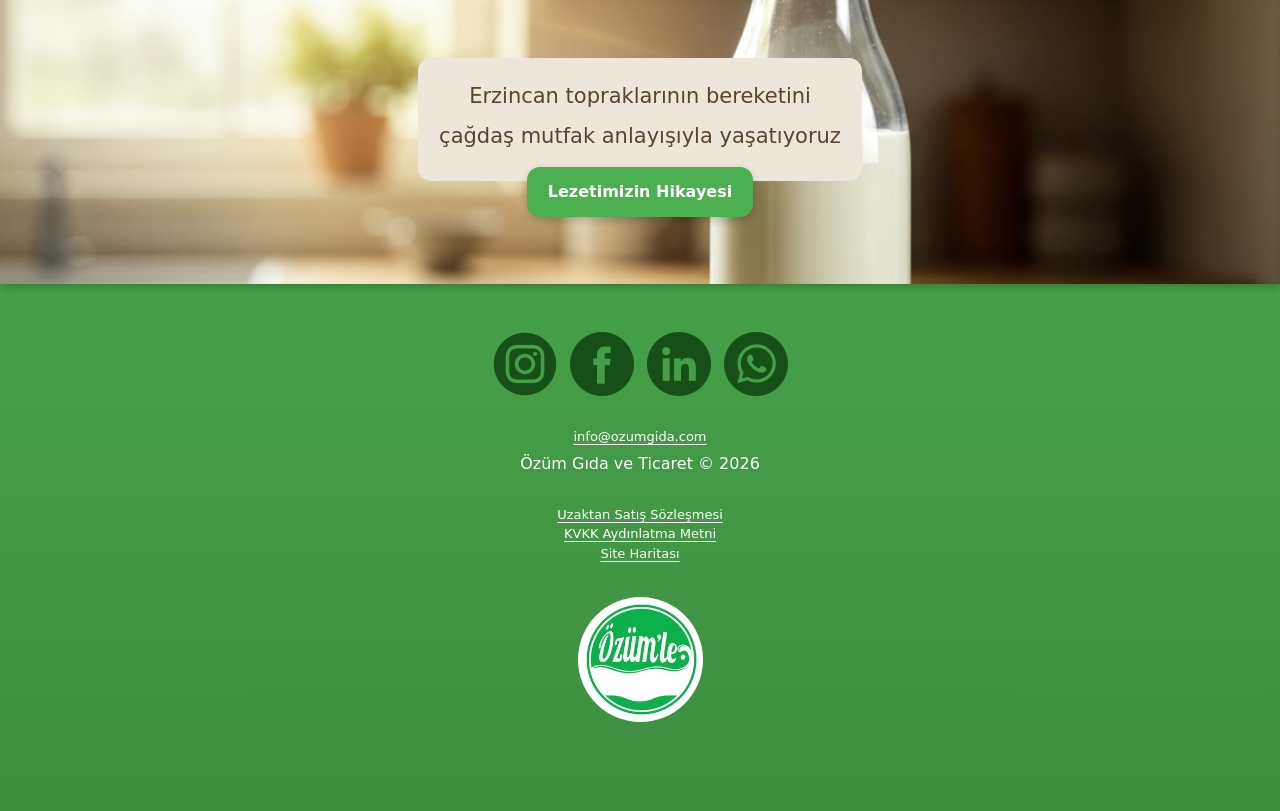
==== commit 6eb2440f: "html fixes" ====
--- a/index.html
+++ b/index.html
@@ -1 +1 @@
-<!DOCTYPE html><html lang="tr"><head><meta charset="UTF-8"><meta name="viewport" content="width=device-width, initial-scale=1.0"><title>Özüm'le | Erzincan'ın Geleneksel Lezzetleri</title><meta name="description" content=""><meta name="keywords" content=""><link rel="stylesheet" href="/static/site.css"/><link rel="icon" href="/favicon.png" type="image/png"/></head><body><div id="loading">loading...</div><script src="/static/site.js"></script></body></html>
+<!DOCTYPE html><html lang="tr"><head><meta charset="UTF-8"><meta name="viewport" content="width=device-width, initial-scale=1.0"><title>Özüm'le | Erzincan'ın Geleneksel Lezzetleri</title><meta name="description" content="Özüm'le, geleneksel Erzincan lezzetlerini titizlikle seçerek modern sofralara taşıyan, nesilden nesile aktarılan tarifleri yaşatan bir aile markasıdır."><meta name="keywords" content="özümle, erzincan tulum peyniri, tereyağ, peynir, erzincan organik gıda, doğal peynir, geleneksel erzincan ürünleri"><link rel="stylesheet" href="/static/site.css"/><link rel="icon" href="/favicon.png" type="image/png"/></head><body><div id="loading">loading...</div><script src="/static/site.js"></script></body></html>
--- a/static/site.css
+++ b/static/site.css
@@ -228,7 +228,6 @@
 
 .prd .btnAddToBasket {
   margin-top: 13px;
-  margin-bottom: 21px;
 }
 
 button {
@@ -276,7 +275,7 @@
 
 h2 {
   font-weight: bolder;
-  font-size: 19px;
+  font-size: 17px;
 }
 
 h3 {
@@ -555,4 +554,4 @@
   .prd .btnAddToBasket {
     margin: 13px;
   }
-}+}
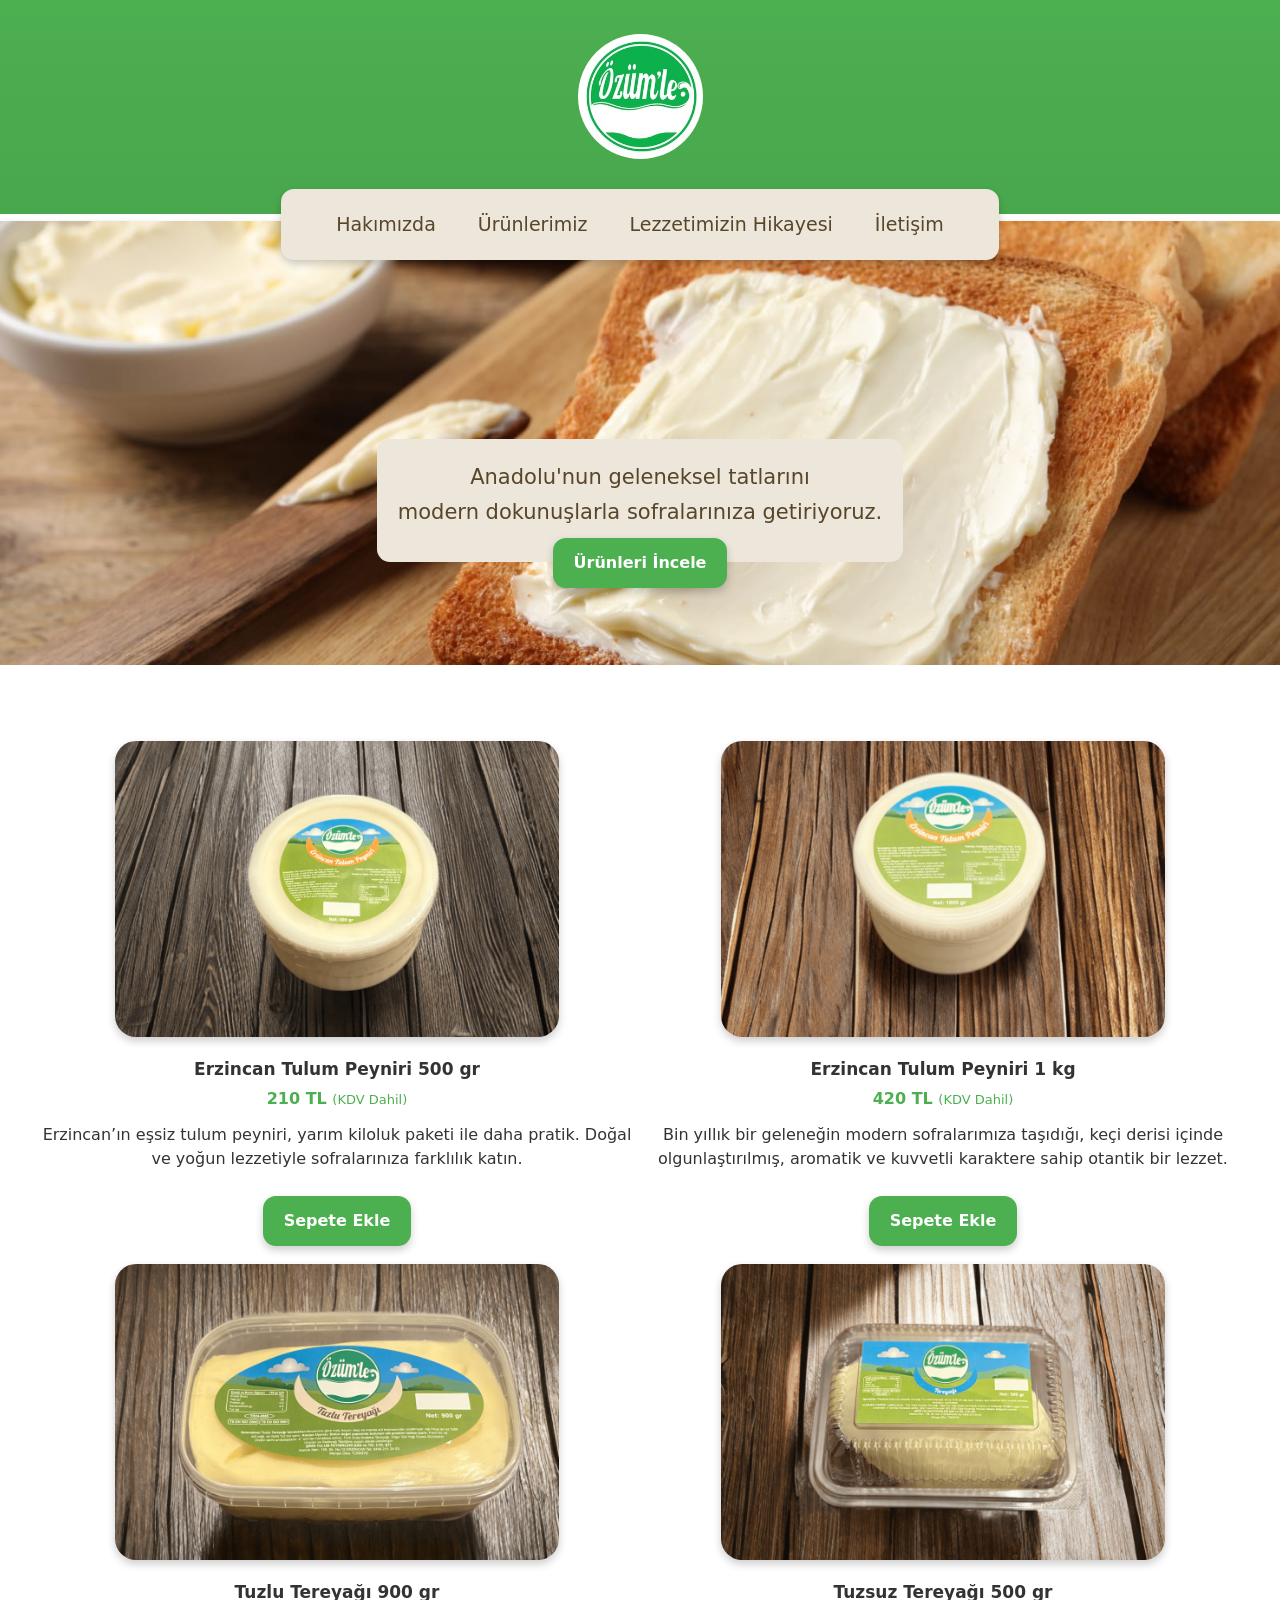
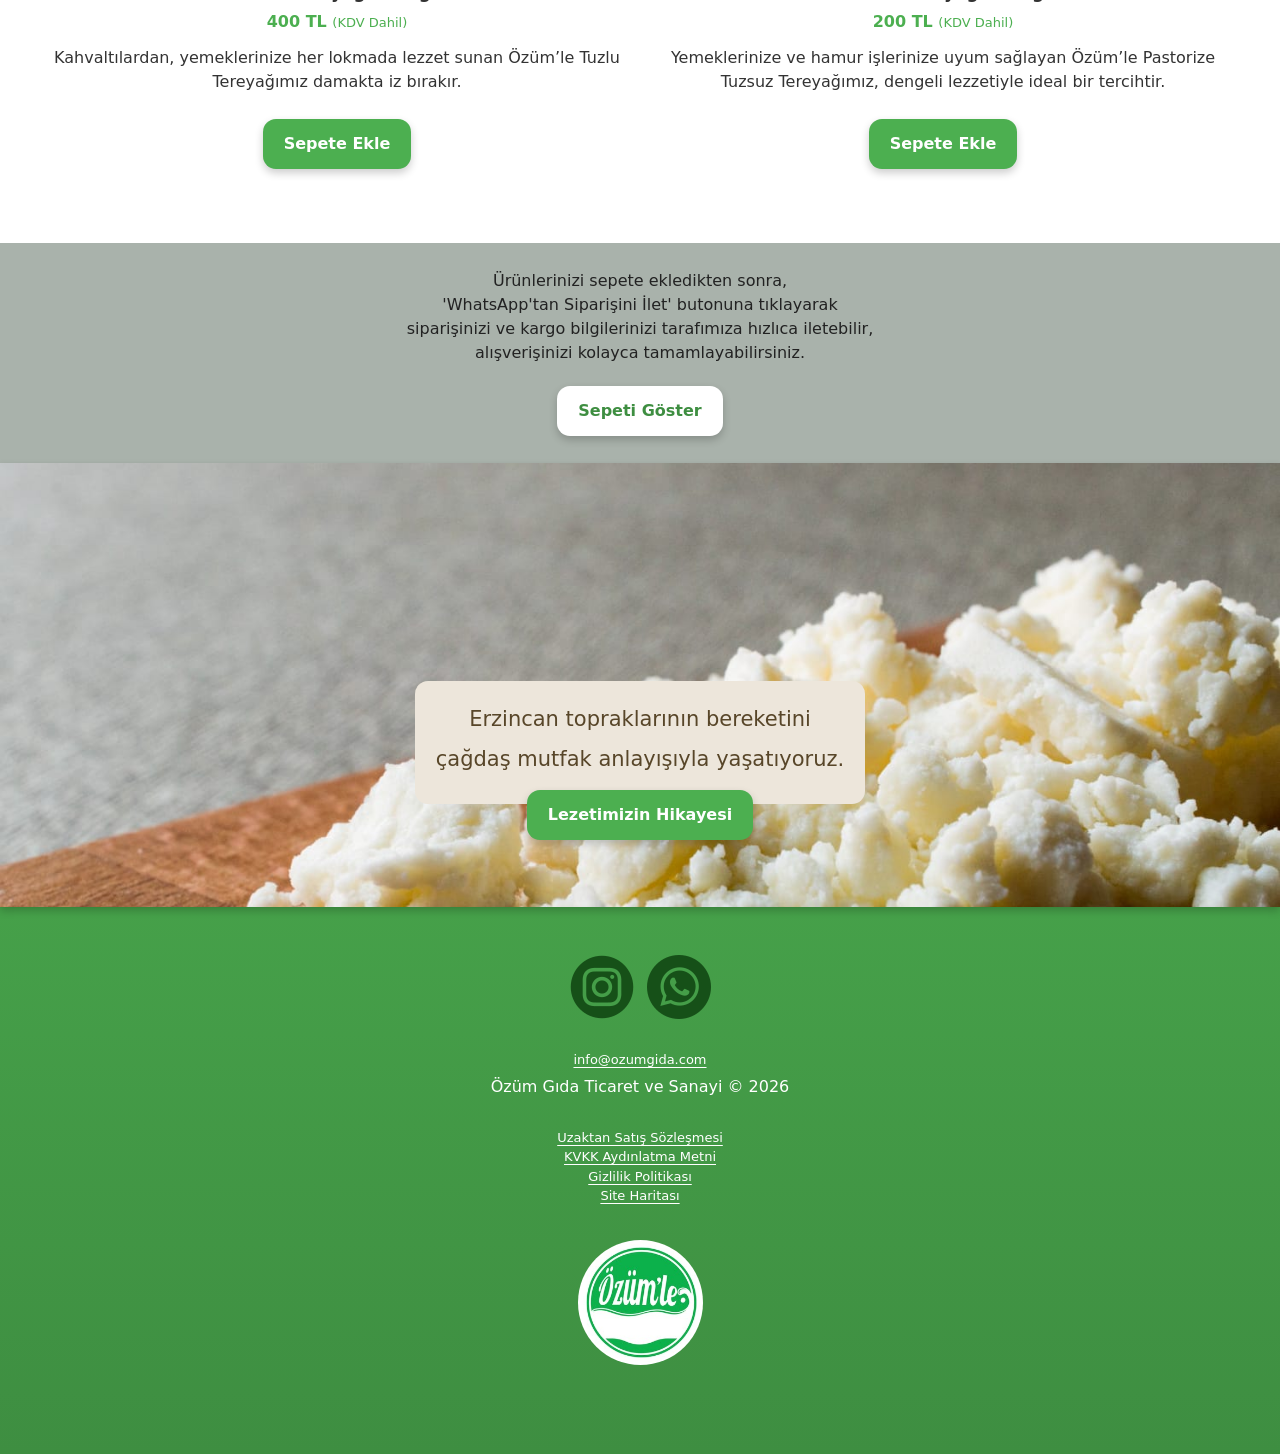
==== commit c7335c8f: "title and link fixes" ====
--- a/index.html
+++ b/index.html
@@ -1 +1 @@
-<!DOCTYPE html><html lang="tr"><head><meta charset="UTF-8"><meta name="viewport" content="width=device-width, initial-scale=1.0"><title>Özüm'le | Erzincan'ın Geleneksel Lezzetleri</title><meta name="description" content="Özüm'le, geleneksel Erzincan lezzetlerini titizlikle seçerek modern sofralara taşıyan, nesilden nesile aktarılan tarifleri yaşatan bir aile markasıdır."><meta name="keywords" content="özümle, erzincan tulum peyniri, tereyağ, peynir, erzincan organik gıda, doğal peynir, geleneksel erzincan ürünleri"><link rel="stylesheet" href="/static/site.css"/><link rel="icon" href="/favicon.png" type="image/png"/></head><body><div id="loading">loading...</div><script src="/static/site.js"></script></body></html>
+<!DOCTYPE html><html lang="tr"><head><meta charset="UTF-8"><meta name="viewport" content="width=device-width, initial-scale=1.0"><title>Özüm'le | Anadolu'nun Geleneksel Lezzetleri</title><meta name="description" content="Özüm'le, geleneksel Anadolu'nun lezzetlerini titizlikle seçerek modern sofralara taşıyan, nesilden nesile aktarılan tarifleri yaşatan bir aile markasıdır."><meta name="keywords" content="özümle, erzincan tulum peyniri, tereyağ, peynir, erzincan organik gıda, doğal peynir, geleneksel erzincan ürünleri, anadolu lezzetleri"><link rel="stylesheet" href="/static/site.css"/><link rel="icon" href="/favicon.png" type="image/png"/></head><body><div id="loading">loading...</div><script src="/static/site.js"></script></body></html>
--- a/static/site.css
+++ b/static/site.css
@@ -149,7 +149,7 @@
 
 article img {
   width: 100%;
-  height: 333px;
+  height: 477px;
   object-fit: cover;
   object-position: bottom;
   margin-top: 13px;
@@ -243,9 +243,16 @@
 }
 
 #btnShowBasket {
-  background: #60c35f;
   margin-top: 13px;
   margin-bottom: 21px;
+}
+
+#btnShowBasket,
+#btnEmptyBasket {
+  margin: 13px;
+  margin-bottom: 21px;
+  background: #fff;
+  color: #3E8E41;
 }
 
 #basket p {
@@ -295,7 +302,7 @@
 #products {
   display: grid;
   justify-content: center;
-  grid-template-columns: repeat(3, 1fr);
+  grid-template-columns: repeat(2, 1fr);
   padding: 34px;
   padding-top: 55px;
 }
@@ -324,7 +331,7 @@
 }
 
 #products img {
-  width: 222px;
+  width: 444px;
   margin: 13px;
   border-radius: 21px;
   box-shadow: 0 4px 8px rgba(0, 0, 0, 0.2);
@@ -394,6 +401,7 @@
 article address {
   color: #333;
   padding-top: 13px;
+  margin-bottom: -13px;
 }
 
 article a {
@@ -476,6 +484,22 @@
   list-style-type: square;
 }
 
+.contact {
+  display: grid;
+  grid-template-columns: 44px 1fr 1fr;
+  gap: 1px
+}
+
+.contact a {
+  margin-top: 13px;
+}
+
+.contact img {
+  width: 34px;
+  height: 34px;
+  margin-bottom: 0;
+}
+
 @media (max-width: 768px) {
   .bigImg div {
     width: 89%;
